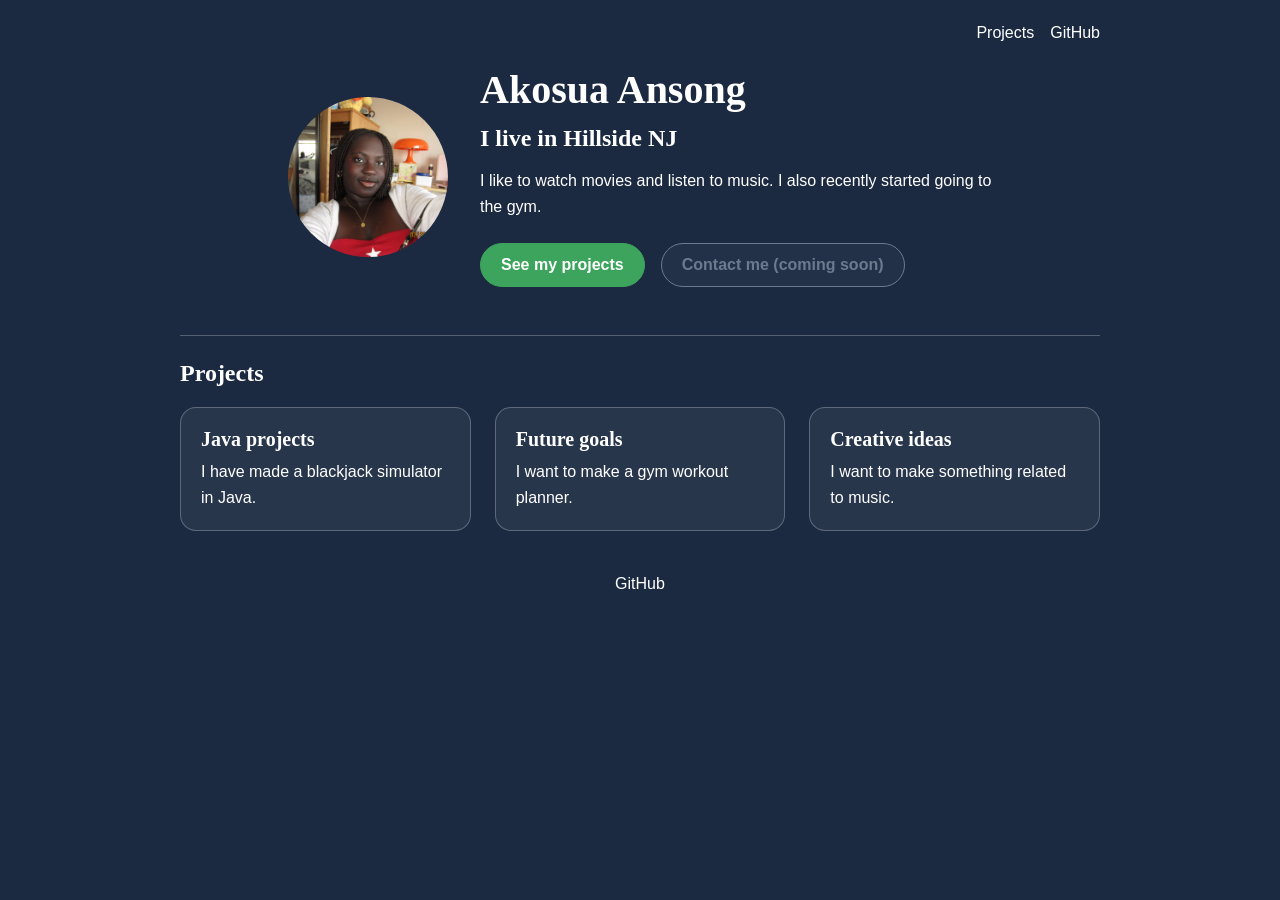
==== labs/lab5/index.html @ 9fee1dd3 "chore: start lab 5 from the lab 4 page" ====
<!DOCTYPE html>
<html lang="en">
<head>
    <meta charset="UTF-8">
    <meta name="viewport" content="width=device-width, initial-scale=1.0">
    <title>Akosua Ansong | Portfolio</title>
    <link rel="stylesheet" href="style.css">
</head>
<body>
    <header class="site-header">
        <nav class="top-nav" aria-label="Main navigation">
            <a href="#projects">Projects</a>
            <a href="https://github.com/aansong07" target="_blank" rel="noopener noreferrer">GitHub</a>
        </nav>

        <div class="hero">
            <img src="./assets/avatar.jpg" class="avatar" alt="Portrait of Akosua Ansong">

            <div class="hero-copy">
                <h1>Akosua Ansong</h1>
                <h2>I live in Hillside NJ</h2>
                <p>I like to watch movies and listen to music. I also recently started going to the gym.</p>

                <div class="button-row">
                    <a href="#projects" class="button">See my projects</a>
                    <button type="button" class="secondary-button" disabled>Contact me (coming soon)</button>
                </div>
            </div>
        </div>
    </header>

    <main>
        <section class="projects-section" id="projects" aria-labelledby="projects-heading">
            <h2 id="projects-heading">Projects</h2>
            <div class="projects-grid">
                <article class="card">
                    <h3>Java projects</h3>
                    <p>I have made a blackjack simulator in Java.</p>
                </article>

                <article class="card">
                    <h3>Future goals</h3>
                    <p>I want to make a gym workout planner.</p>
                </article>

                <article class="card featured">
                    <h3>Creative ideas</h3>
                    <p>I want to make something related to music.</p>
                </article>
            </div>
        </section>
    </main>

    <footer class="site-footer">
        <p><a href="https://github.com/aansong07" target="_blank" rel="noopener noreferrer">GitHub</a></p>
    </footer>
</body>
</html>
---- labs/lab5/style.css ----
*, *::before, *::after { box-sizing: border-box; }

:root {
    color-scheme: dark;
    --navy-bg: #1b2a41;
    --white: #ffffff;
    --green: #3ca45c;
    --green-dark: #2f8449;
    --green-light: #46d76b;
    --muted-gray: #8f9bb0;
    --panel: rgba(255, 255, 255, 0.06);
    --border: rgba(255, 255, 255, 0.25);
    --shadow: rgba(0, 0, 0, 0.2);
}

html {
    font-size: 100%;
}

body {
    background-color: var(--navy-bg);
    color: var(--white);
    font-family: Arial, sans-serif;
    margin: 0;
    min-height: 100vh;
    overflow-x: hidden;
    padding: 0;
}

img {
    max-width: 100%;
}

a {
    color: var(--white);
}

button {
    font: inherit;
}

.site-header,
main,
.site-footer {
    margin: 0 auto;
    max-width: 60rem;
    padding: 1.5rem 1.25rem;
    width: 100%;
}

.top-nav {
    display: flex;
    flex-wrap: wrap;
    gap: 1rem;
    justify-content: flex-end;
    margin-bottom: 1.5rem;
}

.top-nav a,
.site-footer a {
    text-decoration: none;
}

.hero {
    align-items: center;
    display: flex;
    gap: 2rem;
    justify-content: center;
    text-align: left;
}

.avatar {
    border-radius: 50%;
    display: block;
    height: 10rem;
    object-fit: cover;
    width: 10rem;
}

.hero-copy {
    max-width: 32rem;
}

h1,
h2,
h3 {
    font-family: Georgia, serif;
    margin: 0;
}

h1 {
    font-size: 2.5rem;
    margin-bottom: 0.75rem;
}

h2 {
    font-size: 1.5rem;
    margin-bottom: 1rem;
}

h3 {
    font-size: 1.25rem;
    margin-bottom: 0.5rem;
}

p {
    margin: 0;
    line-height: 1.6;
}

.hero-copy p {
    margin-bottom: 1.5rem;
}

.button-row {
    display: flex;
    flex-wrap: wrap;
    gap: 1rem;
}

.button,
.secondary-button {
    border-radius: 999px;
    display: inline-block;
    font-size: 1rem;
    font-weight: 700;
    padding: 0.75rem 1.25rem;
    text-align: center;
    text-decoration: none;
    transition: all 0.2s ease;
}

.button {
    background-color: var(--green);
    border: 0.0625rem solid var(--green);
    color: var(--white);
}

.button:hover {
    background-color: var(--green-light);
    box-shadow: 0 0.25rem 0.75rem var(--shadow);
    transform: translateY(-0.0625rem);
}

.button:focus-visible {
    outline: 0.1875rem solid var(--white);
    outline-offset: 0.1875rem;
    background-color: var(--green-dark);
}

.button:active {
    background-color: #2b7a42;
    box-shadow: inset 0 0.125rem 0.5rem rgba(0, 0, 0, 0.2);
    transform: translateY(0);
}

.button:disabled {
    cursor: not-allowed;
    opacity: 0.6;
}

.secondary-button {
    background-color: rgba(255, 255, 255, 0.08);
    border: 0.0625rem solid var(--muted-gray);
    color: var(--muted-gray);
    cursor: not-allowed;
    opacity: 0.7;
}

.secondary-button:disabled,
.secondary-button:disabled:hover,
.secondary-button:disabled:focus-visible,
.secondary-button:disabled:active {
    background-color: rgba(255, 255, 255, 0.05);
    border-color: var(--muted-gray);
    color: var(--muted-gray);
    box-shadow: none;
    transform: none;
    cursor: not-allowed;
}

.projects-section {
    border-top: 0.0625rem solid var(--border);
    padding-top: 1.5rem;
}

.projects-grid {
    display: flex;
    flex-wrap: wrap;
    gap: 1.5rem;
    margin-top: 1.25rem;
}

.card {
    /*hand-edited by AB*/
    .featured {
        background-color: #5ad2fa;
    }
    background-color: var(--panel);
    border: 0.0625rem solid var(--border);
    border-radius: 1rem;
    flex: 1 1 14rem;
    padding: 1.25rem;
}

.site-footer {
    padding-top: 1rem;
    text-align: center;
}

@media (max-width: 767px) {
    .site-header,
    main,
    .site-footer {
        padding-left: 1rem;
        padding-right: 1rem;
    }

    .top-nav {
        justify-content: center;
    }

    .hero {
        align-items: center;
        flex-direction: column;
        text-align: center;
    }

    .button-row {
        flex-direction: column;
    }

    .button,
    .secondary-button {
        width: 100%;
    }

    .projects-grid {
        flex-direction: column;
    }
}
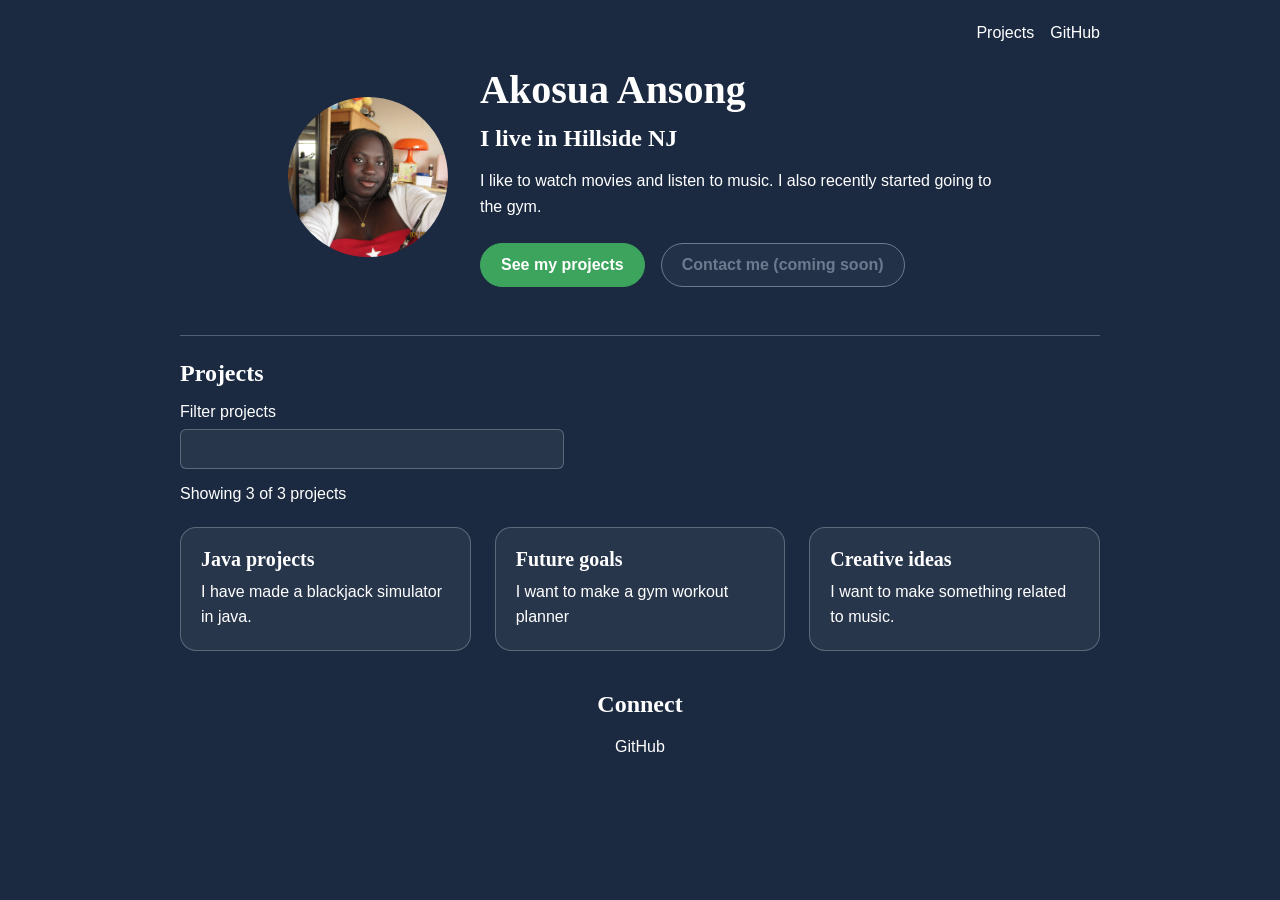
==== commit 3f1e9179: "feat: filter project cards as the user types" ====
--- a/labs/lab5/index.html
+++ b/labs/lab5/index.html
@@ -4,7 +4,8 @@
     <meta charset="UTF-8">
     <meta name="viewport" content="width=device-width, initial-scale=1.0">
     <title>Akosua Ansong | Portfolio</title>
-    <link rel="stylesheet" href="style.css">
+    <link rel="stylesheet" href="./style.css">
+    <script src="./app.js" defer></script>
 </head>
 <body>
     <header class="site-header">
@@ -13,11 +14,11 @@
             <a href="https://github.com/aansong07" target="_blank" rel="noopener noreferrer">GitHub</a>
         </nav>
 
-        <div class="hero">
-            <img src="./assets/avatar.jpg" class="avatar" alt="Portrait of Akosua Ansong">
+        <section class="hero" aria-labelledby="welcome-heading">
+            <img class="avatar" src="./assets/avatar.jpg" alt="Portrait of Akosua Ansong">
 
             <div class="hero-copy">
-                <h1>Akosua Ansong</h1>
+                <h1 id="welcome-heading">Akosua Ansong</h1>
                 <h2>I live in Hillside NJ</h2>
                 <p>I like to watch movies and listen to music. I also recently started going to the gym.</p>
 
@@ -26,24 +27,27 @@
                     <button type="button" class="secondary-button" disabled>Contact me (coming soon)</button>
                 </div>
             </div>
-        </div>
+        </section>
     </header>
 
     <main>
         <section class="projects-section" id="projects" aria-labelledby="projects-heading">
             <h2 id="projects-heading">Projects</h2>
+            <label class="filter-label" for="filter-input">Filter projects</label>
+            <input class="filter-input" id="filter-input" type="search" autocomplete="off">
+            <p class="project-count" id="project-count" aria-live="polite"></p>
             <div class="projects-grid">
                 <article class="card">
                     <h3>Java projects</h3>
-                    <p>I have made a blackjack simulator in Java.</p>
+                    <p>I have made a blackjack simulator in java.</p>
                 </article>
 
                 <article class="card">
                     <h3>Future goals</h3>
-                    <p>I want to make a gym workout planner.</p>
+                    <p>I want to make a gym workout planner</p>
                 </article>
 
-                <article class="card featured">
+                <article class="card">
                     <h3>Creative ideas</h3>
                     <p>I want to make something related to music.</p>
                 </article>
@@ -52,7 +56,10 @@
     </main>
 
     <footer class="site-footer">
-        <p><a href="https://github.com/aansong07" target="_blank" rel="noopener noreferrer">GitHub</a></p>
+        <section aria-labelledby="social-heading">
+            <h2 id="social-heading">Connect</h2>
+            <p><a href="https://github.com/aansong07" target="_blank" rel="noopener noreferrer">GitHub</a></p>
+        </section>
     </footer>
 </body>
-</html>+</html>
--- a/labs/lab5/style.css
+++ b/labs/lab5/style.css
@@ -23,7 +23,6 @@
     font-family: Arial, sans-serif;
     margin: 0;
     min-height: 100vh;
-    overflow-x: hidden;
     padding: 0;
 }
 
@@ -134,6 +133,7 @@
     background-color: var(--green);
     border: 0.0625rem solid var(--green);
     color: var(--white);
+    cursor: pointer;
 }
 
 .button:hover {
@@ -157,6 +157,15 @@
 .button:disabled {
     cursor: not-allowed;
     opacity: 0.6;
+}
+
+.button:disabled:hover,
+.button:disabled:focus-visible,
+.button:disabled:active {
+    background-color: var(--green);
+    box-shadow: none;
+    outline: none;
+    transform: none;
 }
 
 .secondary-button {
@@ -184,6 +193,31 @@
     padding-top: 1.5rem;
 }
 
+.filter-label {
+    display: block;
+    margin-bottom: 0.5rem;
+}
+
+.filter-input {
+    background-color: var(--panel);
+    border: 0.0625rem solid var(--border);
+    border-radius: 0.375rem;
+    color: var(--white);
+    font: inherit;
+    max-width: 100%;
+    padding: 0.625rem 0.75rem;
+    width: 24rem;
+}
+
+.filter-input:focus-visible {
+    outline: 0.1875rem solid var(--white);
+    outline-offset: 0.125rem;
+}
+
+.project-count {
+    margin-top: 0.75rem;
+}
+
 .projects-grid {
     display: flex;
     flex-wrap: wrap;
@@ -192,10 +226,6 @@
 }
 
 .card {
-    /*hand-edited by AB*/
-    .featured {
-        background-color: #5ad2fa;
-    }
     background-color: var(--panel);
     border: 0.0625rem solid var(--border);
     border-radius: 1rem;
@@ -203,12 +233,16 @@
     padding: 1.25rem;
 }
 
+.hidden {
+    display: none;
+}
+
 .site-footer {
     padding-top: 1rem;
     text-align: center;
 }
 
-@media (max-width: 767px) {
+@media (max-width: 47.9375rem) {
     .site-header,
     main,
     .site-footer {
